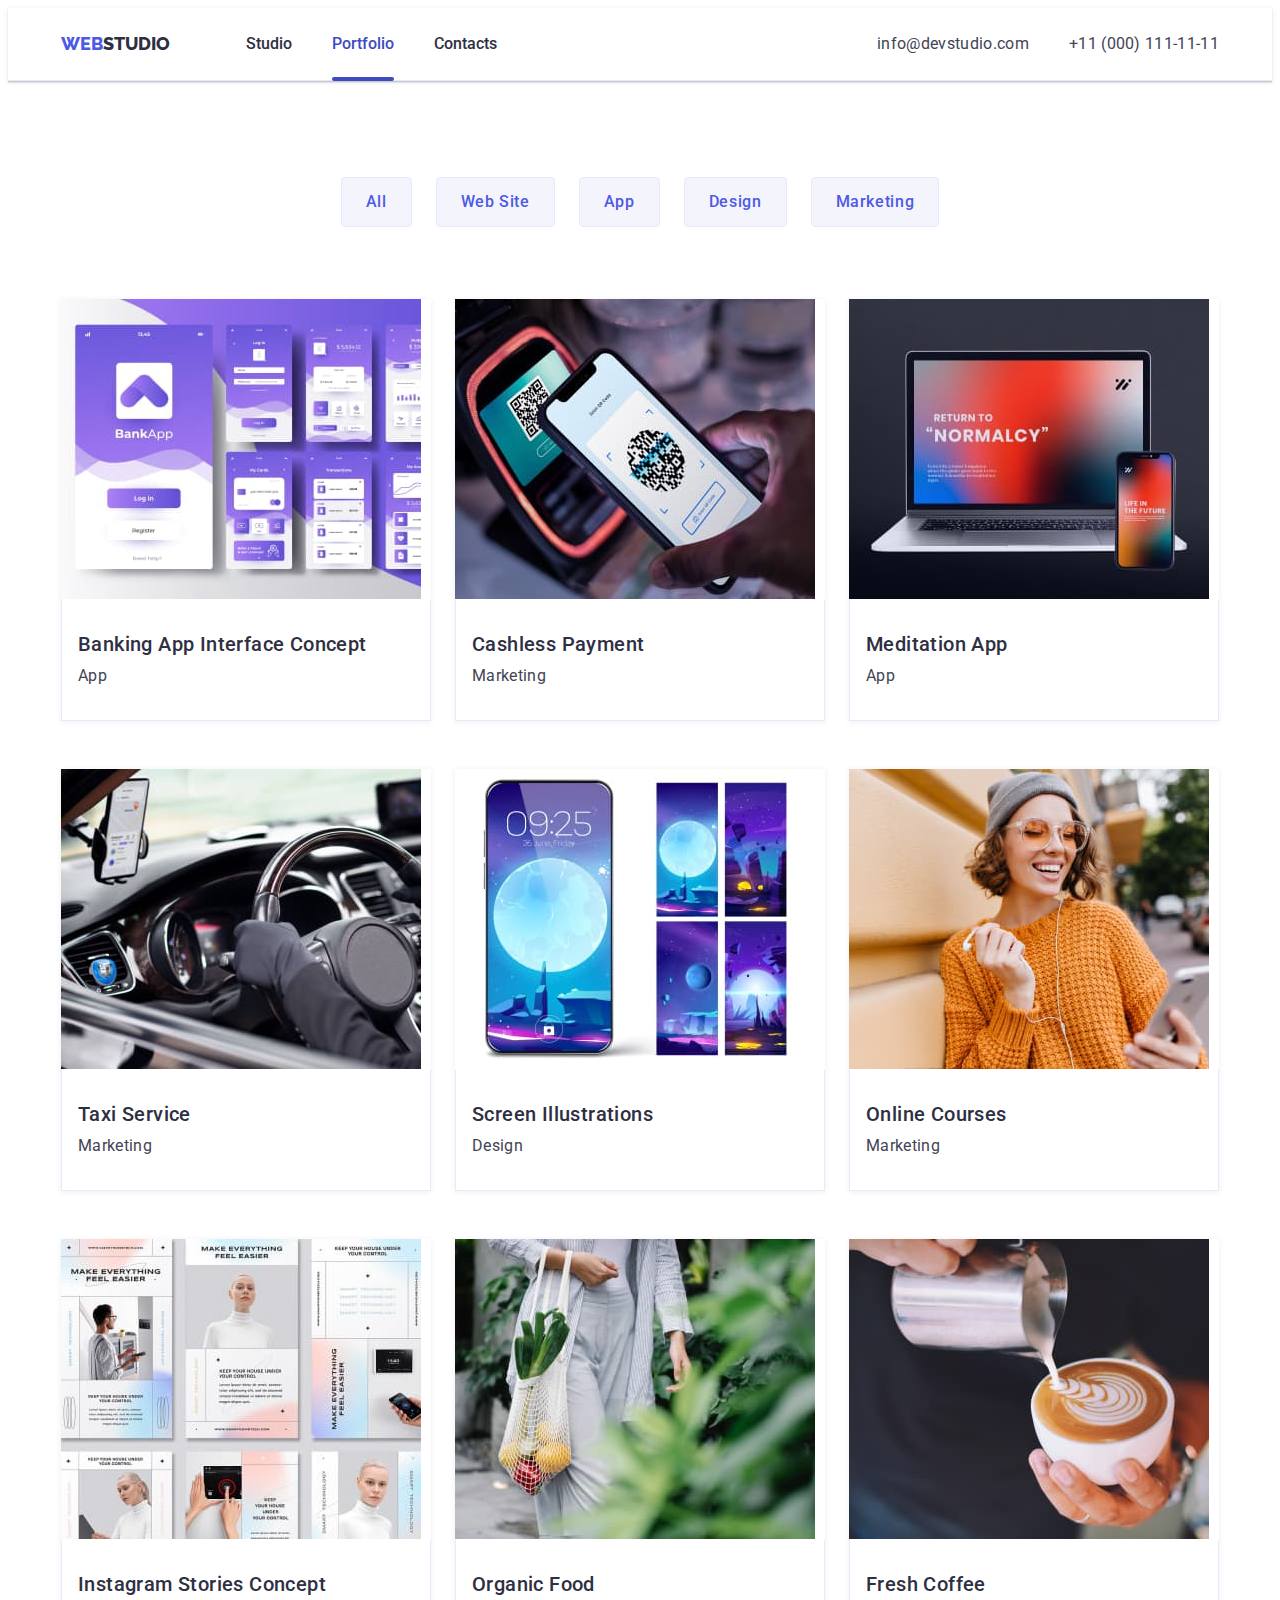
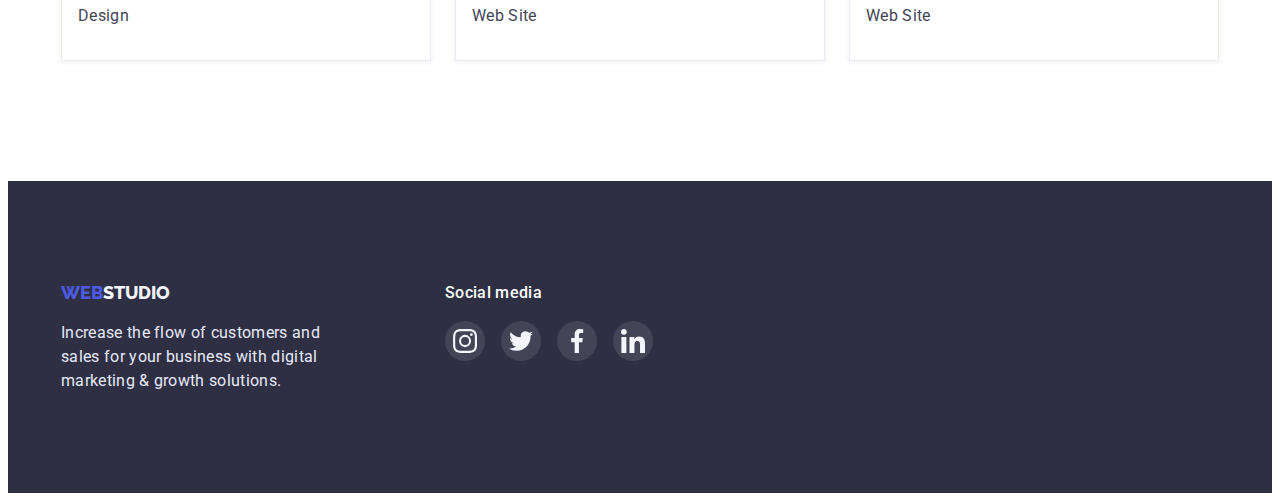
==== portfolio.html @ a04bb177 "Initial commit" ====
<!DOCTYPE html>
<html lang="en">
  <head>
    <meta charset="UTF-8" />
    <meta http-equiv="X-UA-Compatible" content="IE=edge" />
    <meta name="viewport" content="width=device-width, initial-scale=1.0" />
    <title>Portfolio</title>
    <link rel="preconnect" href="https://fonts.googleapis.com" />
    <link rel="preconnect" href="https://fonts.gstatic.com" crossorigin />
    <link
      href="https://fonts.googleapis.com/css2?family=Raleway:wght@800&family=Roboto:wght@400;500;700&display=swap"
      rel="stylesheet"
    />
    <link
      rel="stylesheet"
      href="https://cdnjs.cloudflare.com/ajax/libs/modern-normalize/1.1.0/modern-normalize.min.css"
      integrity="sha512-wpPYUAdjBVSE4KJnH1VR1HeZfpl1ub8YT/NKx4PuQ5NmX2tKuGu6U/JRp5y+Y8XG2tV+wKQpNHVUX03MfMFn9Q=="
      crossorigin="anonymous"
      referrerpolicy="no-referrer"
    />
    <link rel="stylesheet" href="./css/styles.css" />
  </head>
  <body>
    <!-- Header -->
    <header class="header">
      <div class="container header-container">
        <nav class="header-navigation">
          <a href="./index.html" class="header-logo link">
            <span class="logo-web">Web</span>Studio</a
          >
          <ul class="header-list list">
            <li class="header-item">
              <a href="./index.html" class="header-link link">Studio</a>
            </li>
            <li class="header-item">
              <a href="./portfolio.html" class="header-link link current-page"
                >Portfolio</a
              >
            </li>
            <li class="header-item">
              <a href="" class="header-link link">Contacts</a>
            </li>
          </ul>
        </nav>
        <address class="header-address">
          <ul class="address-list list">
            <li class="address-item">
              <a href="mailto:info@devstudio.com" class="address-mail link"
                >info@devstudio.com</a
              >
            </li>
            <li class="address-item">
              <a href="tel:+110001111111" class="address-tel link"
                >+11 (000) 111-11-11</a
              >
            </li>
          </ul>
        </address>
      </div>
    </header>

    <!-- Portfolio section -->
    <main>
      <section class="portfolio section">
        <div class="container portfolio-container">
          <h1 class="portfolio-title visually-hidden">Portfolio</h1>
          <ul class="portfolio-btn-list list">
            <li class="portfolio-btn-item">
              <button type="button" class="portfolio-btn btn">All</button>
            </li>
            <li class="portfolio-btn-item">
              <button type="button" class="portfolio-btn btn">Web Site</button>
            </li>
            <li class="portfolio-btn-item">
              <button type="button" class="portfolio-btn btn">App</button>
            </li>
            <li class="portfolio-btn-item">
              <button type="button" class="portfolio-btn btn">Design</button>
            </li>
            <li class="portfolio-btn-item">
              <button type="button" class="portfolio-btn btn">Marketing</button>
            </li>
          </ul>

          <!-- portfolio images -->

          <ul class="portfolio-img-list list">
            <li class="portfolio-item">
              <a href="" class="portfolio-link link">
                <div class="portfolio-overlay">
                  <img
                    src="./images/portfolio1.jpg"
                    alt="Banking App"
                    width="360"
                  />

                  <p class="portfolio-overlay-descr description">
                    14 Stylish and User-Friendly App Design Concepts · Task
                    Manager App · Calorie Tracker App · Exotic Fruit Ecommerce
                    App · Cloud Storage App
                  </p>
                </div>
                <div class="portfolio-text">
                  <h2 class="portfolio-img-subtitle subtitle">
                    Banking App Interface Concept
                  </h2>
                  <p class="portfolio-descr description">App</p>
                </div></a
              >
            </li>
            <li class="portfolio-item">
              <a href="" class="portfolio-link link">
                <div class="portfolio-overlay">
                  <img
                    src="./images/portfolio2.jpg"
                    alt="Cashless Payment"
                    width="360"
                  />
                  <p class="portfolio-overlay-descr description">
                    14 Stylish and User-Friendly App Design Concepts · Task
                    Manager App · Calorie Tracker App · Exotic Fruit Ecommerce
                    App · Cloud Storage App
                  </p>
                </div>
                <div class="portfolio-text">
                  <h2 class="portfolio-img-subtitle subtitle">
                    Cashless Payment
                  </h2>
                  <p class="portfolio-descr description">Marketing</p>
                </div></a
              >
            </li>
            <li class="portfolio-item">
              <a href="" class="portfolio-link link">
                <div class="portfolio-overlay">
                  <img
                    src="./images/portfolio3.jpg"
                    alt="Meditation App"
                    width="360"
                  />
                  <p class="portfolio-overlay-descr description">
                    14 Stylish and User-Friendly App Design Concepts · Task
                    Manager App · Calorie Tracker App · Exotic Fruit Ecommerce
                    App · Cloud Storage App
                  </p>
                </div>
                <div class="portfolio-text">
                  <h2 class="portfolio-img-subtitle subtitle">
                    Meditation App
                  </h2>
                  <p class="portfolio-descr description">App</p>
                </div></a
              >
            </li>
            <li class="portfolio-item">
              <a href="" class="portfolio-link link">
                <div class="portfolio-overlay">
                  <img
                    src="./images/portfolio4.jpg"
                    alt="Taxi Service"
                    width="360"
                  />
                  <p class="portfolio-overlay-descr description">
                    14 Stylish and User-Friendly App Design Concepts · Task
                    Manager App · Calorie Tracker App · Exotic Fruit Ecommerce
                    App · Cloud Storage App
                  </p>
                </div>
                <div class="portfolio-text">
                  <h2 class="portfolio-img-subtitle subtitle">Taxi Service</h2>
                  <p class="portfolio-descr description">Marketing</p>
                </div></a
              >
            </li>
            <li class="portfolio-item">
              <a href="" class="portfolio-link link">
                <div class="portfolio-overlay">
                  <img
                    src="./images/portfolio5.jpg"
                    alt="Screen Illustrations"
                    width="360"
                  />
                  <p class="portfolio-overlay-descr description">
                    14 Stylish and User-Friendly App Design Concepts · Task
                    Manager App · Calorie Tracker App · Exotic Fruit Ecommerce
                    App · Cloud Storage App
                  </p>
                </div>
                <div class="portfolio-text">
                  <h2 class="portfolio-img-subtitle subtitle">
                    Screen Illustrations
                  </h2>
                  <p class="portfolio-descr description">Design</p>
                </div></a
              >
            </li>
            <li class="portfolio-item">
              <a href="" class="portfolio-link link">
                <div class="portfolio-overlay">
                  <img
                    src="./images/portfolio6.jpg"
                    alt="Online Courses"
                    width="360"
                  />
                  <p class="portfolio-overlay-descr description">
                    14 Stylish and User-Friendly App Design Concepts · Task
                    Manager App · Calorie Tracker App · Exotic Fruit Ecommerce
                    App · Cloud Storage App
                  </p>
                </div>
                <div class="portfolio-text">
                  <h2 class="portfolio-img-subtitle subtitle">
                    Online Courses
                  </h2>
                  <p class="portfolio-descr description">Marketing</p>
                </div></a
              >
            </li>
            <li class="portfolio-item">
              <a href="" class="portfolio-link link">
                <div class="portfolio-overlay">
                  <img
                    src="./images/portfolio7.jpg"
                    alt="Instagram Stories Concept"
                    width="360"
                  />
                  <p class="portfolio-overlay-descr description">
                    14 Stylish and User-Friendly App Design Concepts · Task
                    Manager App · Calorie Tracker App · Exotic Fruit Ecommerce
                    App · Cloud Storage App
                  </p>
                </div>
                <div class="portfolio-text">
                  <h2 class="portfolio-img-subtitle subtitle">
                    Instagram Stories Concept
                  </h2>
                  <p class="portfolio-descr description">Design</p>
                </div></a
              >
            </li>
            <li class="portfolio-item">
              <a href="" class="portfolio-link link">
                <div class="portfolio-overlay">
                  <img
                    src="./images/portfolio8.jpg"
                    alt="Organic Food"
                    width="360"
                  />
                  <p class="portfolio-overlay-descr description">
                    14 Stylish and User-Friendly App Design Concepts · Task
                    Manager App · Calorie Tracker App · Exotic Fruit Ecommerce
                    App · Cloud Storage App
                  </p>
                </div>
                <div class="portfolio-text">
                  <h2 class="portfolio-img-subtitle subtitle">Organic Food</h2>
                  <p class="portfolio-descr description">Web Site</p>
                </div></a
              >
            </li>
            <li class="portfolio-item">
              <a href="" class="portfolio-link link">
                <div class="portfolio-overlay">
                  <img
                    src="./images/portfolio9.jpg"
                    alt="Fresh Coffee"
                    width="360"
                  />
                  <p class="portfolio-overlay-descr description">
                    14 Stylish and User-Friendly App Design Concepts · Task
                    Manager App · Calorie Tracker App · Exotic Fruit Ecommerce
                    App · Cloud Storage App
                  </p>
                </div>
                <div class="portfolio-text">
                  <h2 class="portfolio-img-subtitle subtitle">Fresh Coffee</h2>
                  <p class="portfolio-descr description">Web Site</p>
                </div></a
              >
            </li>
          </ul>
        </div>
      </section>
    </main>

    <!-- Footer -->

    <footer class="footer">
      <div class="container footer-container">
        <div class="footer-content">
          <div class="footer-leftpart">
            <a href="./index.html" class="footer-logo link">
              <span class="logo-web">Web</span>Studio</a
            >
            <p class="footer-descr">
              Increase the flow of customers and sales for your business with
              digital marketing & growth solutions.
            </p>
          </div>
          <div class="footer-rightpart">
            <h3 class="footer-subtitle">Social media</h3>
            <ul class="footer-social-list list">
              <li class="footer-social-item">
                <a href="" class="footer-social-link link">
                  <svg class="footer-social-icon">
                    <use href="./images/icons.svg#instagram"></use>
                  </svg>
                </a>
              </li>
              <li class="footer-social-item">
                <a href="" class="footer-social-link link">
                  <svg class="footer-social-icon">
                    <use href="./images/icons.svg#twitter"></use>
                  </svg>
                </a>
              </li>
              <li class="footer-social-item">
                <a href="" class="footer-social-link link">
                  <svg class="footer-social-icon">
                    <use href="./images/icons.svg#facebook"></use>
                  </svg>
                </a>
              </li>
              <li class="footer-social-item">
                <a href="" class="footer-social-link link">
                  <svg class="footer-social-icon">
                    <use href="./images/icons.svg#linkedin"></use>
                  </svg>
                </a>
              </li>
            </ul>
          </div>
        </div>
      </div>
    </footer>
  </body>
</html>
---- css/styles.css ----
:root {
    --main-title-color: #2E2F42;
    --text-color: #434455;
    --accent-color: #4D5AE5;
    --white-color: #fff;
    --second-accent-color: #404BBF;
    --background-color: #F4F4FD;
    --second-background-color: #E7E9FC;
    --footer-link-active-color: #31D0AA;
    --footer-link-bg: rgba(255, 255, 255, 0.1);
    --customers-link-color: #8E8F99;
    --black-color: #000;
    --modal-bg-color: #fcfcfc;
}


body {
    font-family: 'Roboto', sans-serif;
    color: var(--text-color);
}


.link {
    text-decoration: none;
}

.list {
    list-style: none;
    margin: 0;
    padding: 0;
}

.title {
    font-weight: 700;
    font-size: 36px;
    line-height: 1.11;
    text-align: center;
    letter-spacing: 0.02em;
    text-transform: capitalize;
    color: var(--main-title-color);
}

.subtitle {
    font-weight: 500;
    font-size: 20px;
    line-height: 1.2;
    letter-spacing: 0.02em;
    color: var(--main-title-color);
}

.btn {
    font-family: inherit;
    font-weight: 500;
    font-size: 16px;
    line-height: 1.5;
    letter-spacing: 0.04em;
    cursor: pointer;
    border-radius: 4px;
    border: 1px solid var(--second-background-color);

}

.description {
    font-size: 16px;
    line-height: 1.5;
    letter-spacing: 0.02em;

}

.visually-hidden {
    position: absolute;
    width: 1px;
    height: 1px;
    margin: -1px;
    border: 0;
    padding: 0;

    white-space: nowrap;
    clip-path: inset(100%);
    clip: rect(0 0 0 0);
    overflow: hidden;
}

.container {
    /* outline: 2px solid red; */
    max-width: 1158px;
    padding: 0 15px;
    margin: 0 auto;
}

.section {
    padding: 120px 0;
    /* padding-top: 120px;
    padding-bottom: 120px; */
}

h1,
h2,
h3,
h4,
h5,
h6,
p,
ul {
    margin: 0;
    padding: 0;
}

img {
    display: block;
    max-width: 100%;
    height: auto;
}


/* -------------Header------------- */

.header {
    border-bottom: 1px solid var(--second-background-color);
    box-shadow: 0px 2px 1px rgba(46, 47, 66, 0.08), 0px 1px 1px rgba(46, 47, 66, 0.16), 0px 1px 6px rgba(46, 47, 66, 0.08);
}

.header-container {
    display: flex;
    align-items: center;
    padding-top: 24px;
    padding-bottom: 24px;

}

.header-logo {
    font-family: 'Raleway', sans-serif;
    font-weight: 800;
    font-size: 18px;
    line-height: 1.33;
    text-transform: uppercase;
    color: var(--main-title-color);
    margin-right: 76px;

}

.header-list {
    display: flex;
    gap: 40px;

}


.header-navigation {
    display: flex;
    align-items: center;
}



.logo-web {
    color: var(--accent-color);
}



.header-link {
    position: relative;
    padding: 24px 0;
    font-weight: 500;
    font-size: 16px;
    line-height: 1.5;
    color: var(--main-title-color);
    transition: color 250ms cubic-bezier(0.4, 0, 0.2, 1);
}


.header-link:hover,
.header-link:focus {
    color: var(--second-accent-color);
}

.current-page {
    color: var(--second-accent-color);
}

.header-link.current-page::after {
    content: '';
    position: absolute;
    bottom: 0;
    left: 0;
    transform: translatey(100%);
    width: 100%;
    height: 4px;
    border-radius: 2px;
    background-color: var(--second-accent-color);
}

/* Address */

.header-address {
    margin-left: auto;
}

.address-list {
    display: flex;

}

.address-item:not(:last-child) {
    margin-right: 40px;
}


.address-mail,
.address-tel {
    font-family: 'Roboto', sans-serif;
    font-style: normal;
    font-weight: 400;
    font-size: 16px;
    line-height: 1.5;
    letter-spacing: 0.02em;
    color: var(--text-color);
    padding: 24px 0;
    transition: color 250ms cubic-bezier(0.4, 0, 0.2, 1);
}

.address-mail:hover,
.address-mail:focus {
    color: var(--second-accent-color);
}

.address-tel:hover,
.address-tel:focus {
    color: var(--second-accent-color);
}



/* -------------Hero------------- */

.hero {
    background-color: var(--main-title-color);
    padding-top: 188px;
    padding-bottom: 188px;
    margin: 0 auto;
    max-width: 1440px;
    background-image: linear-gradient(rgba(46, 47, 66, 0.7), rgba(46, 47, 66, 0.7)), url(../images/hero-bg.jpg);
    background-repeat: no-repeat;
    background-position: center;
    background-size: cover;

}


.hero-title {
    max-width: 530px;
    margin: 0 auto 48px;

    font-weight: 700;
    font-size: 56px;
    line-height: 1.07;
    text-align: center;
    letter-spacing: 0.02em;
    color: var(--white-color);

}


.hero-btn {
    display: block;
    margin: 0 auto;
    padding: 16px 32px;

    color: var(--white-color);
    background-color: var(--accent-color);
    border: 1px solid transparent;
    box-shadow: 0px 4px 4px rgba(0, 0, 0, 0.15);
    transition: background-color 250ms cubic-bezier(0.4, 0, 0.2, 1);
}

.hero-btn:hover,
.hero-btn:focus {

    background-color: var(--second-accent-color);
}

/* ------------features------------- */

.features-list {
    display: flex;
    gap: 24px;
}

.features-item {
    width: calc((100% - 72px) / 4);

}

.features-icon {
    display: flex;
    justify-content: center;
    align-items: center;
    margin-bottom: 8px;
    background-color: var(--background-color);
    max-width: 264px;
    height: 112px;
    border-radius: 4px;
}

.features-icon-svg {
    width: 64px;
    height: 64px;
}

.features-subtitle {
    margin-bottom: 8px;
}


/* -------------functions----------- */

.functions {
    padding-top: 0;
}

.functions-title {
    margin-bottom: 72px;
}

.functions-list {
    display: flex;

    flex-wrap: wrap;

    gap: 24px;

}


.functions-item {
    /* outline: 2px solid blue; */
    width: calc((100% - 48px) / 3);

}


/* --------------team---------------- */

.team {
    background-color: var(--background-color);
}


.team-title {
    margin-bottom: 72px;
}

.team-subtitle {
    text-align: center;
    margin-bottom: 8px;
}

.team-list {
    display: flex;
    flex-wrap: wrap;
    gap: 24px;
}

.team-item {
    /* outline: 2px solid blue; */
    width: calc((100% - 72px) / 4);
}

.team-names {
    background-color: var(--white-color);
    padding: 32px 16px;
    box-shadow: 0px 1px 6px rgba(46, 47, 66, 0.08), 0px 1px 1px rgba(46, 47, 66, 0.16), 0px 2px 1px rgba(46, 47, 66, 0.08);
    border-radius: 0px 0px 4px 4px;
}

.team-item-descr {
    text-align: center;
}

.team-social-list {
    display: flex;
    justify-content: center;
    align-items: center;
    gap: 24px;
    margin-top: 8px;
}

.team-social-item {
    width: 40px;
    height: 40px;

}

.team-social-link {
    display: flex;
    justify-content: center;
    align-items: center;
    width: 100%;
    height: 100%;
    border-radius: 50%;
    color: var(--background-color);
    background-color: var(--accent-color);
    transition: background-color 250ms cubic-bezier(0.4, 0, 0.2, 1);
}

.team-social-link:hover,
.team-social-link:focus {
    background-color: var(--second-accent-color);

}

.team-social-icon {
    width: 16px;
    height: 16px;
    fill: currentColor;
}

.team-social-icon:hover,
.team-social-icon:focus {
    fill: currentColor;
}

/* --------------customers---------- */

.customers {
    padding-top: 130px;
}

.customers-title {
    margin-bottom: 72px;
}

.customers-list {
    display: flex;
    flex-wrap: wrap;
    justify-content: space-between;
    gap: 24px;

}

.customers-item {
    width: calc((100% - 24px*5) / 6);
}


.customers-link {
    display: flex;
    justify-content: center;
    align-items: center;
    border: 1px solid var(--customers-link-color);
    border-radius: 4px;
    width: 168px;
    height: 88px;
    color: var(--customers-link-color);
    transition: color 250ms cubic-bezier(0.4, 0, 0.2, 1),
        border-color 250ms cubic-bezier(0.4, 0, 0.2, 1);
}



.customers-icon {
    fill: currentColor;


}

.customers-link:hover,
.customers-link:focus {
    color: var(--second-accent-color);
    border-color: var(--second-accent-color);
}


/* --------------footer------------ */
.footer {
    background-color: var(--main-title-color);
    padding: 100px 0;
}

.footer-content {
    display: flex;
    gap: 120px;
}


.footer-logo {
    font-family: 'Raleway', sans-serif;
    font-weight: 800;
    font-size: 18px;
    line-height: 1.33;
    text-transform: uppercase;
    color: var(--background-color);

}


.footer-descr {
    font-size: 16px;
    line-height: 1.5;
    letter-spacing: 0.02em;
    color: var(--second-background-color);
    max-width: 264px;
    margin-top: 16px;
}

.footer-subtitle {
    font-weight: 500;
    font-size: 16px;
    line-height: 1.5;
    letter-spacing: 0.02em;
    color: var(--white-color);
}

.footer-social-list {
    display: flex;
    gap: 16px;
    margin-top: 16px;
}


.footer-social-item {
    width: 40px;
    height: 40px;
}

.footer-social-link {
    display: flex;
    justify-content: center;
    align-items: center;
    width: 100%;
    height: 100%;
    border-radius: 50%;
    color: var(--background-color);
    background-color: var(--footer-link-bg);
    transition: background-color 250ms cubic-bezier(0.4, 0, 0.2, 1),
        color 250ms cubic-bezier(0.4, 0, 0.2, 1);
    ;

}

.footer-social-link:hover,
.footer-social-link:focus {
    color: var(--background-color);
    background-color: var(--footer-link-active-color);
}

.footer-social-icon {
    width: 24px;
    height: 24px;
    fill: currentColor;
}

.footer-social-icon:hover,
.footer-social-icon:focus {
    fill: currentColor;
}

/* -----------------------SECOND PAGE----------------------- */


/* ----------------portfolio--------------- */

.portfolio {
    padding-top: 96px;
}

.portfolio-btn-list {
    display: flex;
    justify-content: center;
    margin-bottom: 72px;
    gap: 24px;
}

.portfolio-btn {
    padding: 12px 24px;
    color: var(--accent-color);
    background-color: var(--background-color);
    border: 1px solid var(--second-background-color);
    transition: color 250ms cubic-bezier(0.4, 0, 0.2, 1),
        background-color 250ms cubic-bezier(0.4, 0, 0.2, 1),
        box-shadow 250ms cubic-bezier(0.4, 0, 0.2, 1),
        border 250ms cubic-bezier(0.4, 0, 0.2, 1);
}

.portfolio-btn:hover,
.portfolio-btn:focus {
    color: var(--white-color);
    background-color: var(--second-accent-color);
    box-shadow: 0px 3px 1px rgba(0, 0, 0, 0.1), 0px 2px 1px rgba(0, 0, 0, 0.08), 0px 2px 2px rgba(0, 0, 0, 0.12);
    border: 1px solid transparent;
}

.portfolio-img-list {
    display: flex;
    flex-wrap: wrap;
    column-gap: 24px;
    row-gap: 48px;

}

.portfolio-item {
    position: relative;
    width: calc((100% - 48px) / 3);
    box-shadow: 0px 1px 6px rgba(46, 47, 66, 0.08);

}

.portfolio-overlay {
    position: relative;
    overflow: hidden;
}


.portfolio-overlay-descr {
    position: absolute;
    top: 0;
    left: 0;
    padding: 40px 32px;
    transform: translateY(100%);
    width: 100%;
    height: 100%;
    color: var(--background-color);
    background-color: var(--accent-color);
    transition: transform 250ms cubic-bezier(0.4, 0, 0.2, 1);
    overflow: auto;
}

.portfolio-link:hover .portfolio-overlay-descr {
    transform: translateY(0);
}

.portfolio-link {
    display: block;
    transition: box-shadow 250ms cubic-bezier(0.4, 0, 0.2, 1);
}

.portfolio-link:hover,
.portfolio-link:focus {
    box-shadow: 0px 1px 6px rgba(46, 47, 66, 0.08), 0px 1px 1px rgba(46, 47, 66, 0.16), 0px 2px 1px rgba(46, 47, 66, 0.08);
}

.portfolio-text {
    padding-top: 32px;
    padding-bottom: 32px;
    padding-left: 16px;
    border: 1px solid var(--second-background-color);
    border-top: 1px solid transparent;
}

.portfolio-img-subtitle {
    margin-bottom: 8px;
    color: var(--main-title-color);
}

.portfolio-descr {
    color: var(--text-color);
}

.backdrop {
    position: fixed;
    top: 0;
    left: 0;
    width: 100%;
    height: 100%;
    background-color: rgba(46, 47, 66, 0.4);
    transition: opacity 250ms cubic-bezier(0.4, 0, 0.2, 1),
        visibility 250ms cubic-bezier(0.4, 0, 0.2, 1);
}

.backdrop.is-hidden {
    opacity: 0;
    pointer-events: none;
    visibility: hidden;
}

.modal {
    position: absolute;
    top: 50%;
    left: 50%;
    transform: translate(-50%, -50%) scale(1);
    min-width: 408px;
    min-height: 576px;
    padding: 24px;
    background-color: var(--modal-bg-color);
    border-radius: 4px;
    transition: transform 250ms cubic-bezier(0.4, 0, 0.2, 1);
    box-shadow: 0px 1px 1px rgba(0, 0, 0, 0.14), 0px 1px 3px rgba(0, 0, 0, 0.12), 0px 2px 1px rgba(0, 0, 0, 0.2);
}

.backdrop.is-hidden .modal {
    transform: translate(-50%, -50%) scale(0);
}


.modal-btn {
    display: flex;
    justify-content: center;
    align-items: center;
    margin-left: auto;
    width: 24px;
    height: 24px;
    border-radius: 50%;
    background-color: var(--second-background-color);
    color: var(--black-color);
    border: 1px solid rgba(0, 0, 0, 0.1);
    transition: color 250ms cubic-bezier(0.4, 0, 0.2, 1),
        background-color 250ms cubic-bezier(0.4, 0, 0.2, 1),
        border-color 250ms cubic-bezier(0.4, 0, 0.2, 1);
}

.modal-btn:hover,
.modal-btn:focus {
    background-color: var(--second-accent-color);
    color: var(--white-color);
    border-color: transparent;
}

.modal-btn-icon {
    fill: currentColor;
    width: 8px;
    height: 8px;
}
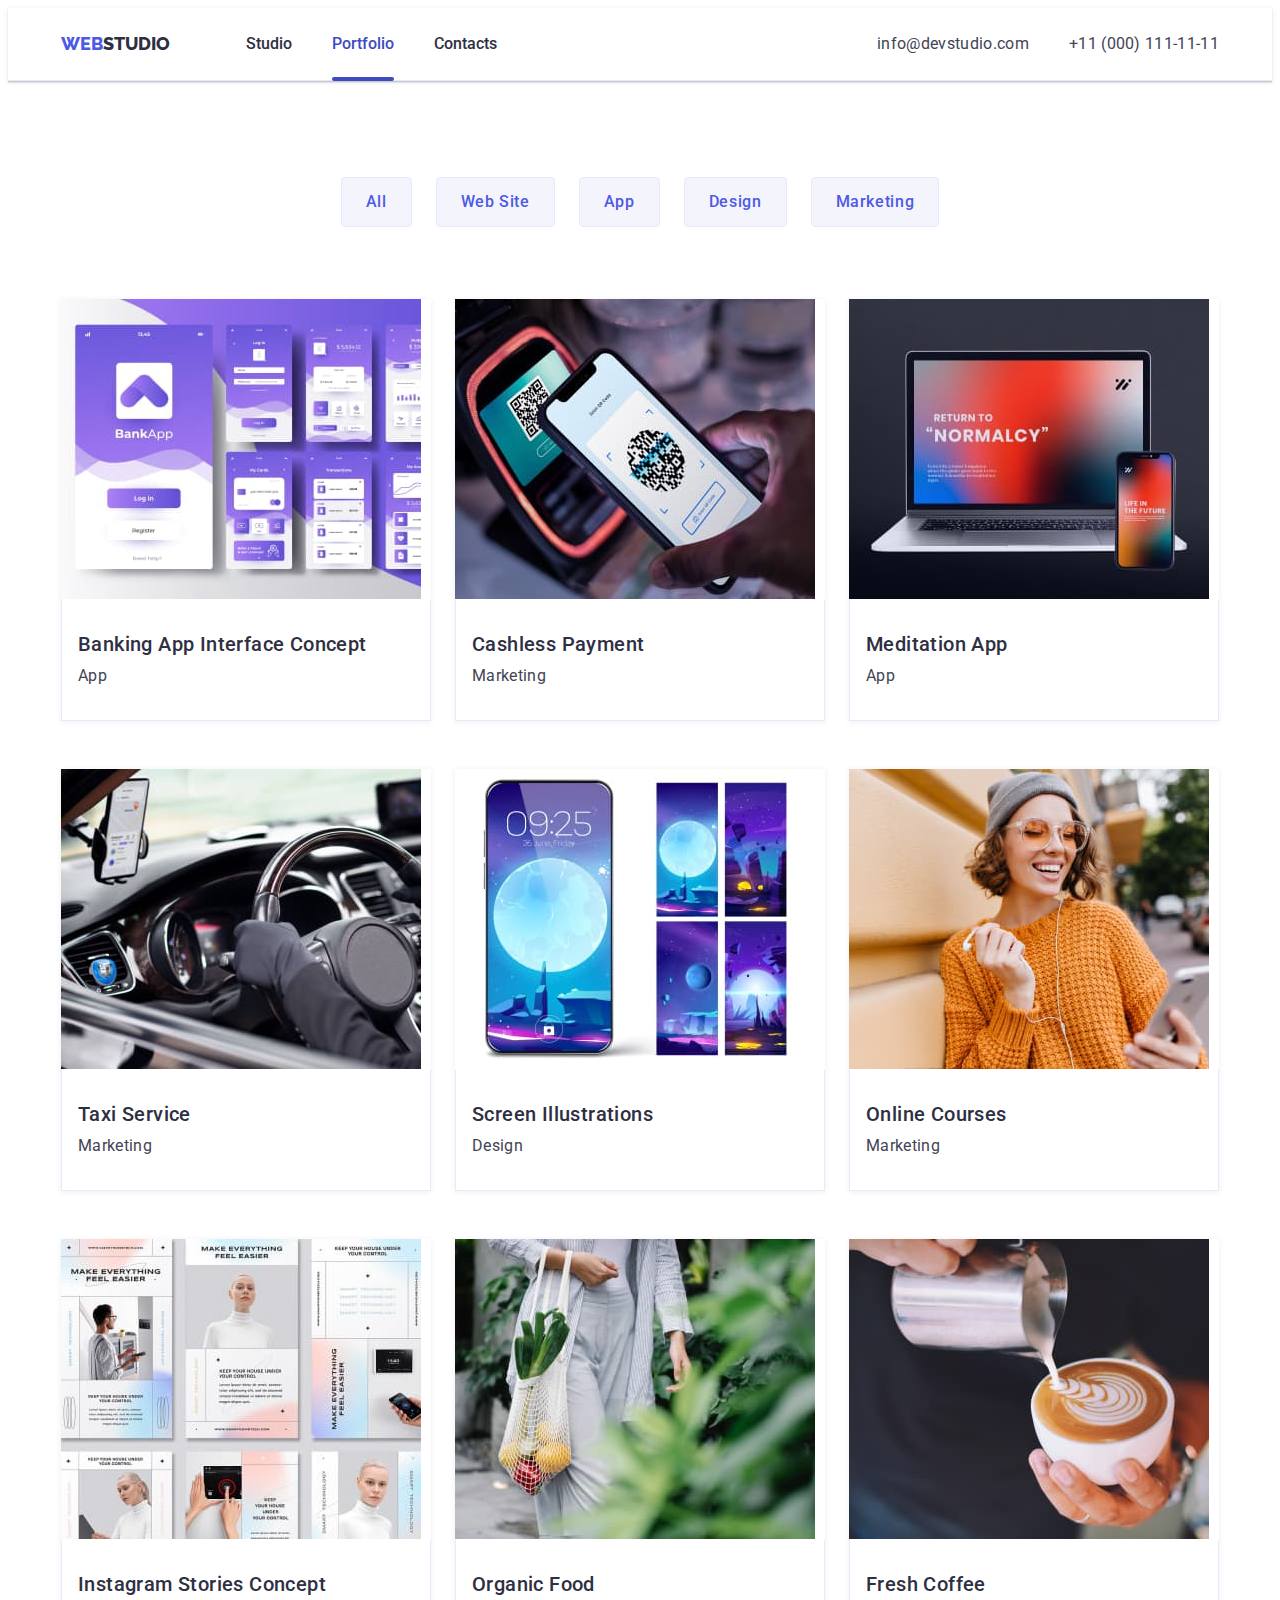
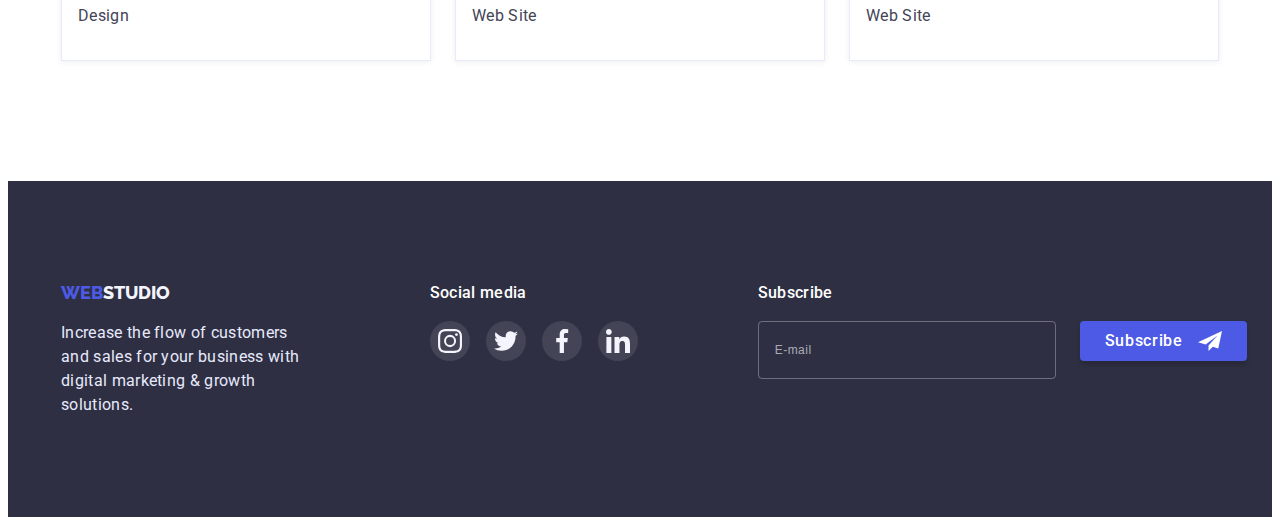
==== commit 9fdcf6bf: "update portfolio" ====
--- a/portfolio.html
+++ b/portfolio.html
@@ -298,7 +298,7 @@
             </p>
           </div>
           <div class="footer-rightpart">
-            <h3 class="footer-subtitle">Social media</h3>
+            <p class="footer-subtitle">Social media</p>
             <ul class="footer-social-list list">
               <li class="footer-social-item">
                 <a href="" class="footer-social-link link">
@@ -330,6 +330,25 @@
               </li>
             </ul>
           </div>
+          <!-- <div class="footer-form-a"> -->
+          <form class="footer-form" autocomplete="off">
+            <label class="footer-form-label">
+              Subscribe
+              <input
+                type="email"
+                name="email"
+                placeholder="E-mail"
+                class="footer-input"
+              />
+            </label>
+            <button type="submit" class="footer-form-btn btn">
+              Subscribe
+              <svg class="footer-form-btn-icon">
+                <use href="./images/icons.svg#subscribe"></use>
+              </svg>
+            </button>
+          </form>
+          <!-- </div> -->
         </div>
       </div>
     </footer>
--- a/css/styles.css
+++ b/css/styles.css
@@ -11,6 +11,7 @@
     --customers-link-color: #8E8F99;
     --black-color: #000;
     --modal-bg-color: #fcfcfc;
+    --form-label-color: #8e8f99;
 }
 
 
@@ -555,6 +556,83 @@
 .footer-social-icon:focus {
     fill: currentColor;
 }
+
+/*----- footer form----- */
+
+.footer-form {
+    display: flex;
+    min-width: 453px;
+    height: 80px;
+
+}
+
+.footer-form-label {
+    display: block;
+    font-weight: 500;
+    font-size: 16px;
+    line-height: 1.5;
+    letter-spacing: 0.02em;
+    color: var(--white-color);
+}
+
+.footer-input {
+    display: block;
+    width: 264px;
+    height: 40px;
+    margin-top: 16px;
+    margin-right: 24px;
+    padding: 8px 16px;
+    font-size: 12px;
+    line-height: 2;
+    letter-spacing: 0.04em;
+    color: var(--white-color);
+    border: 1px solid rgba(255, 255, 255, 0.3);
+    border-radius: 4px;
+    background-color: transparent;
+    outline: none;
+    transition: border 250ms cubic-bezier(0.4, 0, 0.2, 1);
+}
+
+.footer-input:focus {
+    border: 1px solid var(--white-color);
+}
+
+.footer-form-btn {
+    display: flex;
+    margin-right: auto;
+    margin-top: auto;
+    padding: 8px 24px;
+    height: 40px;
+    align-items: center;
+    color: var(--white-color);
+    background-color: var(--accent-color);
+    border: 1px solid transparent;
+    box-shadow: 0px 4px 4px rgba(0, 0, 0, 0.15);
+    transition: background-color 250ms cubic-bezier(0.4, 0, 0.2, 1);
+
+}
+
+.footer-form-btn:hover,
+.footer-form-btn:focus {
+    background-color: var(--second-accent-color);
+}
+
+.footer-form-btn-icon {
+    fill: currentColor;
+    margin-left: 16px;
+    width: 24px;
+    height: 24px;
+}
+
+.footer-input::placeholder {
+    vertical-align: center;
+    font-size: 12px;
+    line-height: 2;
+    letter-spacing: 0.04em;
+    color: rgba(255, 255, 255, 0.6);
+}
+
+
 
 /* -----------------------SECOND PAGE----------------------- */
 
@@ -720,4 +798,149 @@
     fill: currentColor;
     width: 8px;
     height: 8px;
+}
+
+.modal-subtitle {
+    margin-top: 24px;
+    margin-bottom: 16px;
+    font-weight: 500;
+    font-size: 16px;
+    line-height: 1.5;
+    text-align: center;
+    letter-spacing: 0.02em;
+    color: var(--main-title-color);
+}
+
+/* .modal-form {
+    display: flex;
+    flex-direction: column;
+    gap: 8px;
+
+} */
+
+.modal-form-group {
+    display: flex;
+    flex-direction: column;
+    gap: 8px;
+}
+
+.modal-form-field {
+    position: relative;
+
+}
+
+.modal-form-label {
+    font-size: 12px;
+    line-height: 1.33;
+    letter-spacing: 0.04em;
+    color: var(--form-label-color);
+    margin: 0;
+    padding: 0;
+}
+
+.modal-form-icon {
+    fill: currentColor;
+    position: absolute;
+    top: 50%;
+    left: 16px;
+    width: 18px;
+    height: 24px;
+    transition: color 250ms cubic-bezier(0.4, 0, 0.2, 1);
+}
+
+.modal-input {
+    display: block;
+    height: 40px;
+    width: 100%;
+    margin: 0;
+    margin-top: 4px;
+    padding: 11px 38px;
+    font-size: 12px;
+    line-height: 1.33;
+    letter-spacing: 0.04em;
+    color: var(--black-color);
+    border: 1px solid rgba(33, 33, 33, 0.2);
+    border-radius: 4px;
+    outline: none;
+    transition: border 250ms cubic-bezier(0.4, 0, 0.2, 1);
+}
+
+.modal-textarea {
+    resize: none;
+    height: 120px;
+    padding: 8px 16px;
+}
+
+.modal-textarea::placeholder {
+    font-size: 12px;
+    line-height: 1.33;
+    letter-spacing: 0.04em;
+    color: rgba(117, 117, 117, 0.5);
+}
+
+.modal-input:focus {
+    border: 1px solid var(--accent-color);
+}
+
+.modal-input:focus+.modal-form-icon {
+    color: var(--accent-color);
+}
+
+.modal-form-btn {
+    display: block;
+    margin: 0 auto;
+    padding: 16px 32px;
+    min-width: 169px;
+    color: var(--white-color);
+    background-color: var(--accent-color);
+    border: 1px solid transparent;
+    box-shadow: 0px 4px 4px rgba(0, 0, 0, 0.15);
+    transition: background-color 250ms cubic-bezier(0.4, 0, 0.2, 1);
+}
+
+.modal-form-btn:hover,
+.modal-form-btn:focus {
+    background-color: var(--second-accent-color);
+}
+
+.modal-checkbox:checked+.modal-checkbox-label::before {
+    background-color: var(--second-accent-color);
+    border-color: transparent;
+}
+
+.modal-checkbox-label {
+    display: flex;
+    align-items: center;
+    margin-top: 16px;
+    margin-bottom: 24px;
+    font-size: 12px;
+    line-height: 1.17;
+    letter-spacing: 0.04em;
+    color: var(--form-label-color);
+}
+
+.modal-checkbox-label span {
+    display: flex;
+    justify-content: center;
+    align-items: center;
+    margin-right: 8px;
+    width: 16px;
+    height: 16px;
+    border: 1.25px solid #2E2F42;
+    border-radius: 2px;
+    fill: transparent;
+    transition: fill 250ms cubic-bezier(0.4, 0, 0.2, 1), background-color 250ms cubic-bezier(0.4, 0, 0.2, 1),
+        border-color 250ms cubic-bezier(0.4, 0, 0.2, 1);
+}
+
+.modal-checkbox:checked+.modal-checkbox-label span {
+    fill: var(--white-color);
+    background-color: var(--second-accent-color);
+    border-color: transparent;
+}
+
+
+.privacy-policy-link {
+    color: var(--accent-color);
+    margin-left: 4px;
 }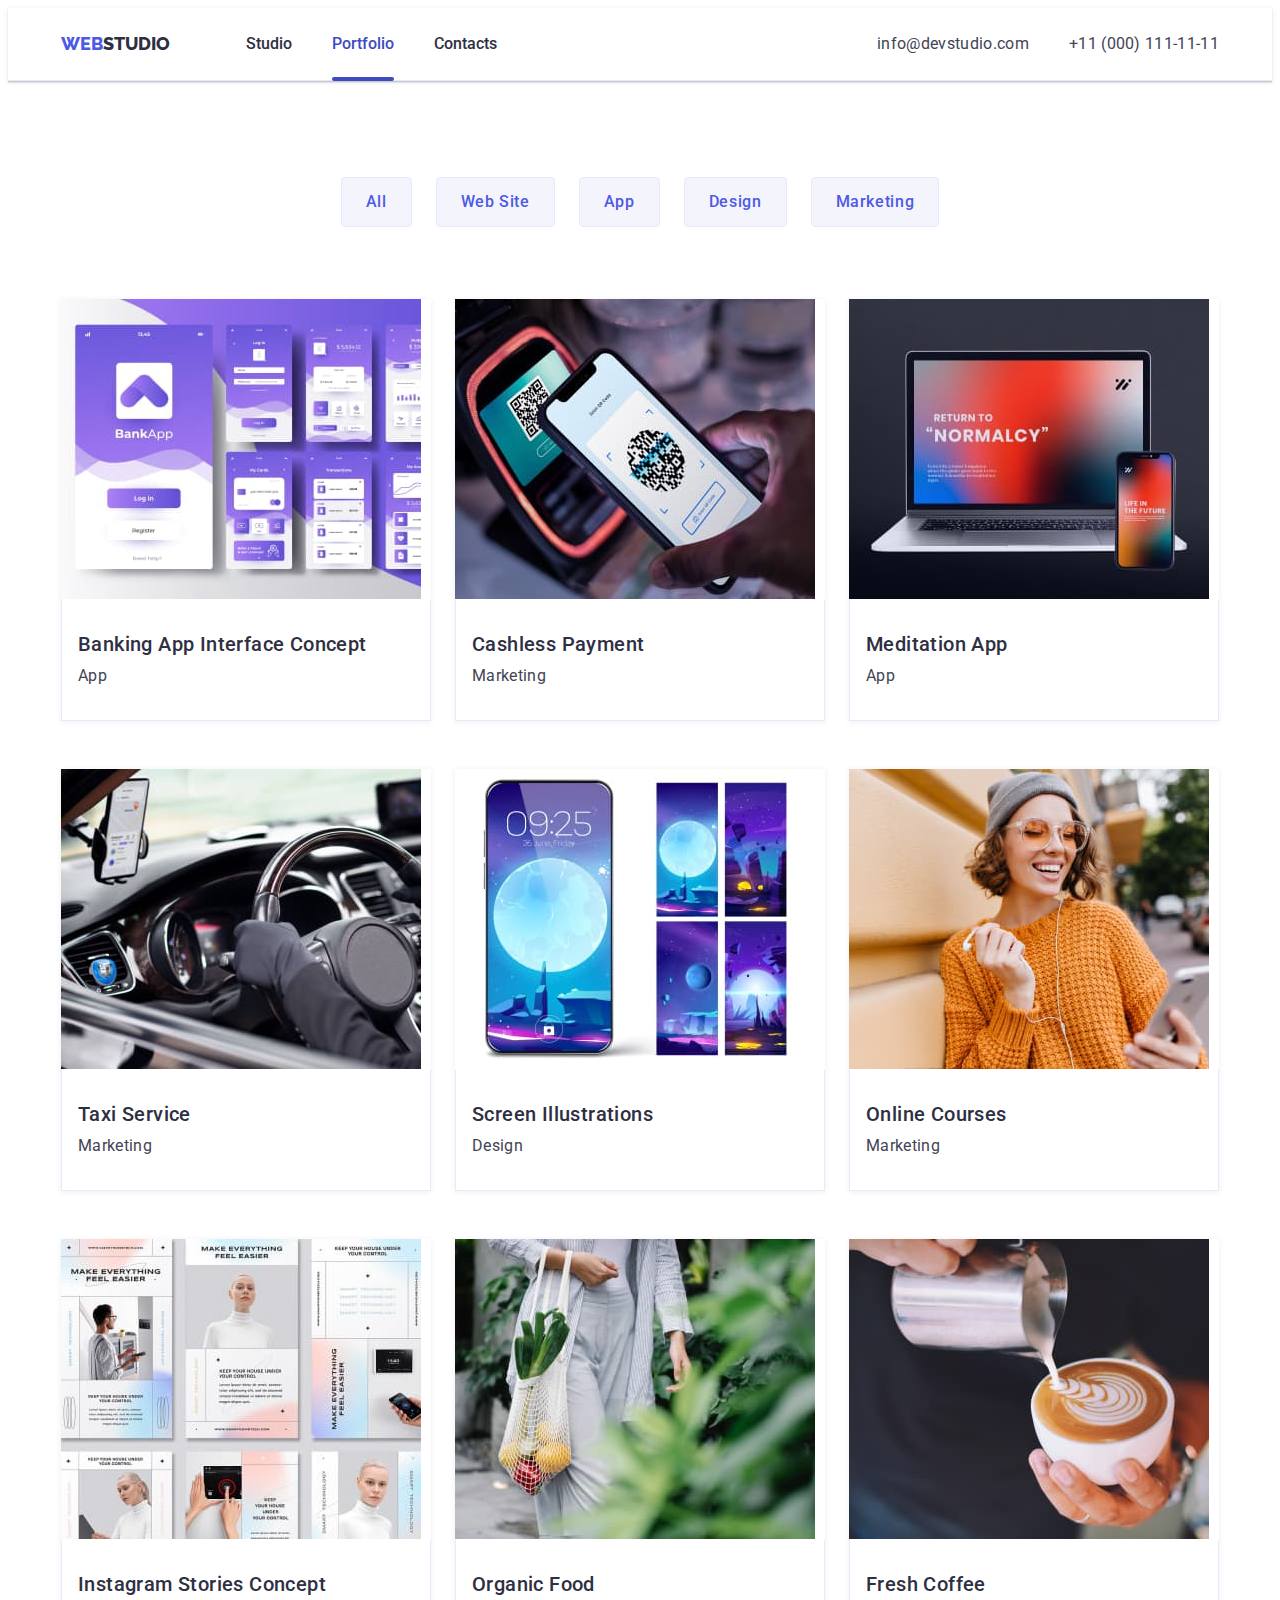
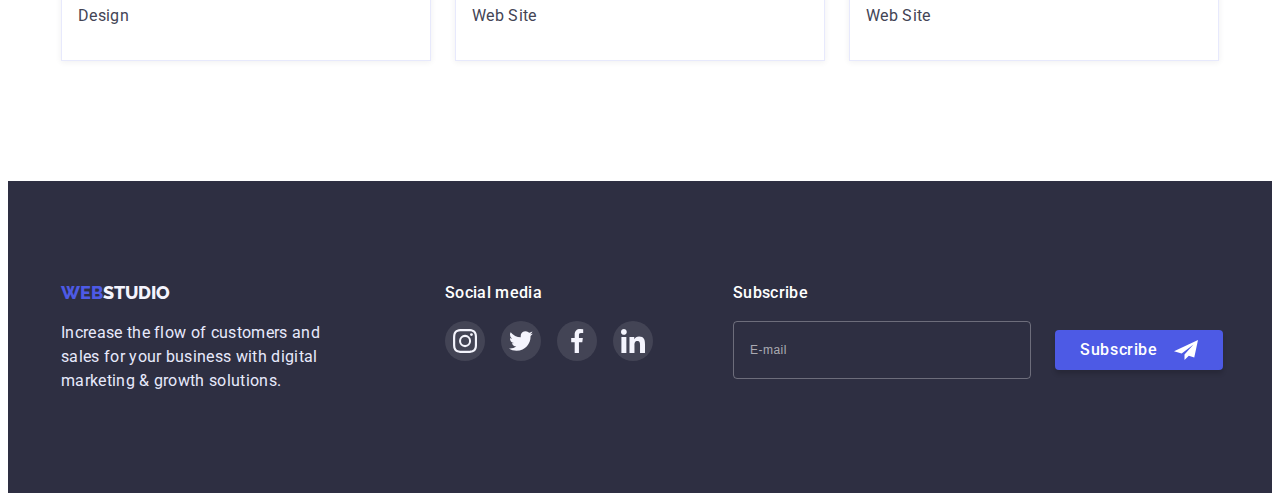
==== commit 67398644: "update portfolio" ====
--- a/portfolio.html
+++ b/portfolio.html
@@ -330,25 +330,26 @@
               </li>
             </ul>
           </div>
-          <!-- <div class="footer-form-a"> -->
           <form class="footer-form" autocomplete="off">
-            <label class="footer-form-label">
+            <label for="footer-input" class="footer-form-label">
               Subscribe
+            </label>
+            <div class="footer-form-input-btn">
               <input
                 type="email"
                 name="email"
+                id="footer-input"
                 placeholder="E-mail"
                 class="footer-input"
               />
-            </label>
-            <button type="submit" class="footer-form-btn btn">
-              Subscribe
-              <svg class="footer-form-btn-icon">
-                <use href="./images/icons.svg#subscribe"></use>
-              </svg>
-            </button>
+              <button type="submit" class="footer-form-btn btn">
+                Subscribe
+                <svg class="footer-form-btn-icon">
+                  <use href="./images/icons.svg#subscribe"></use>
+                </svg>
+              </button>
+            </div>
           </form>
-          <!-- </div> -->
         </div>
       </div>
     </footer>
--- a/css/styles.css
+++ b/css/styles.css
@@ -481,9 +481,15 @@
 
 .footer-content {
     display: flex;
-    gap: 120px;
-}
-
+}
+
+.footer-leftpart {
+    margin-right: 120px;
+}
+
+.footer-rightpart {
+    margin-right: 80px;
+}
 
 .footer-logo {
     font-family: 'Raleway', sans-serif;
@@ -501,7 +507,7 @@
     line-height: 1.5;
     letter-spacing: 0.02em;
     color: var(--second-background-color);
-    max-width: 264px;
+    width: 264px;
     margin-top: 16px;
 }
 
@@ -559,13 +565,6 @@
 
 /*----- footer form----- */
 
-.footer-form {
-    display: flex;
-    min-width: 453px;
-    height: 80px;
-
-}
-
 .footer-form-label {
     display: block;
     font-weight: 500;
@@ -575,11 +574,16 @@
     color: var(--white-color);
 }
 
+.footer-form-input-btn {
+    display: flex;
+    justify-content: center;
+    align-items: center;
+    margin-top: 16px;
+}
+
 .footer-input {
-    display: block;
     width: 264px;
     height: 40px;
-    margin-top: 16px;
     margin-right: 24px;
     padding: 8px 16px;
     font-size: 12px;
@@ -599,8 +603,6 @@
 
 .footer-form-btn {
     display: flex;
-    margin-right: auto;
-    margin-top: auto;
     padding: 8px 24px;
     height: 40px;
     align-items: center;
